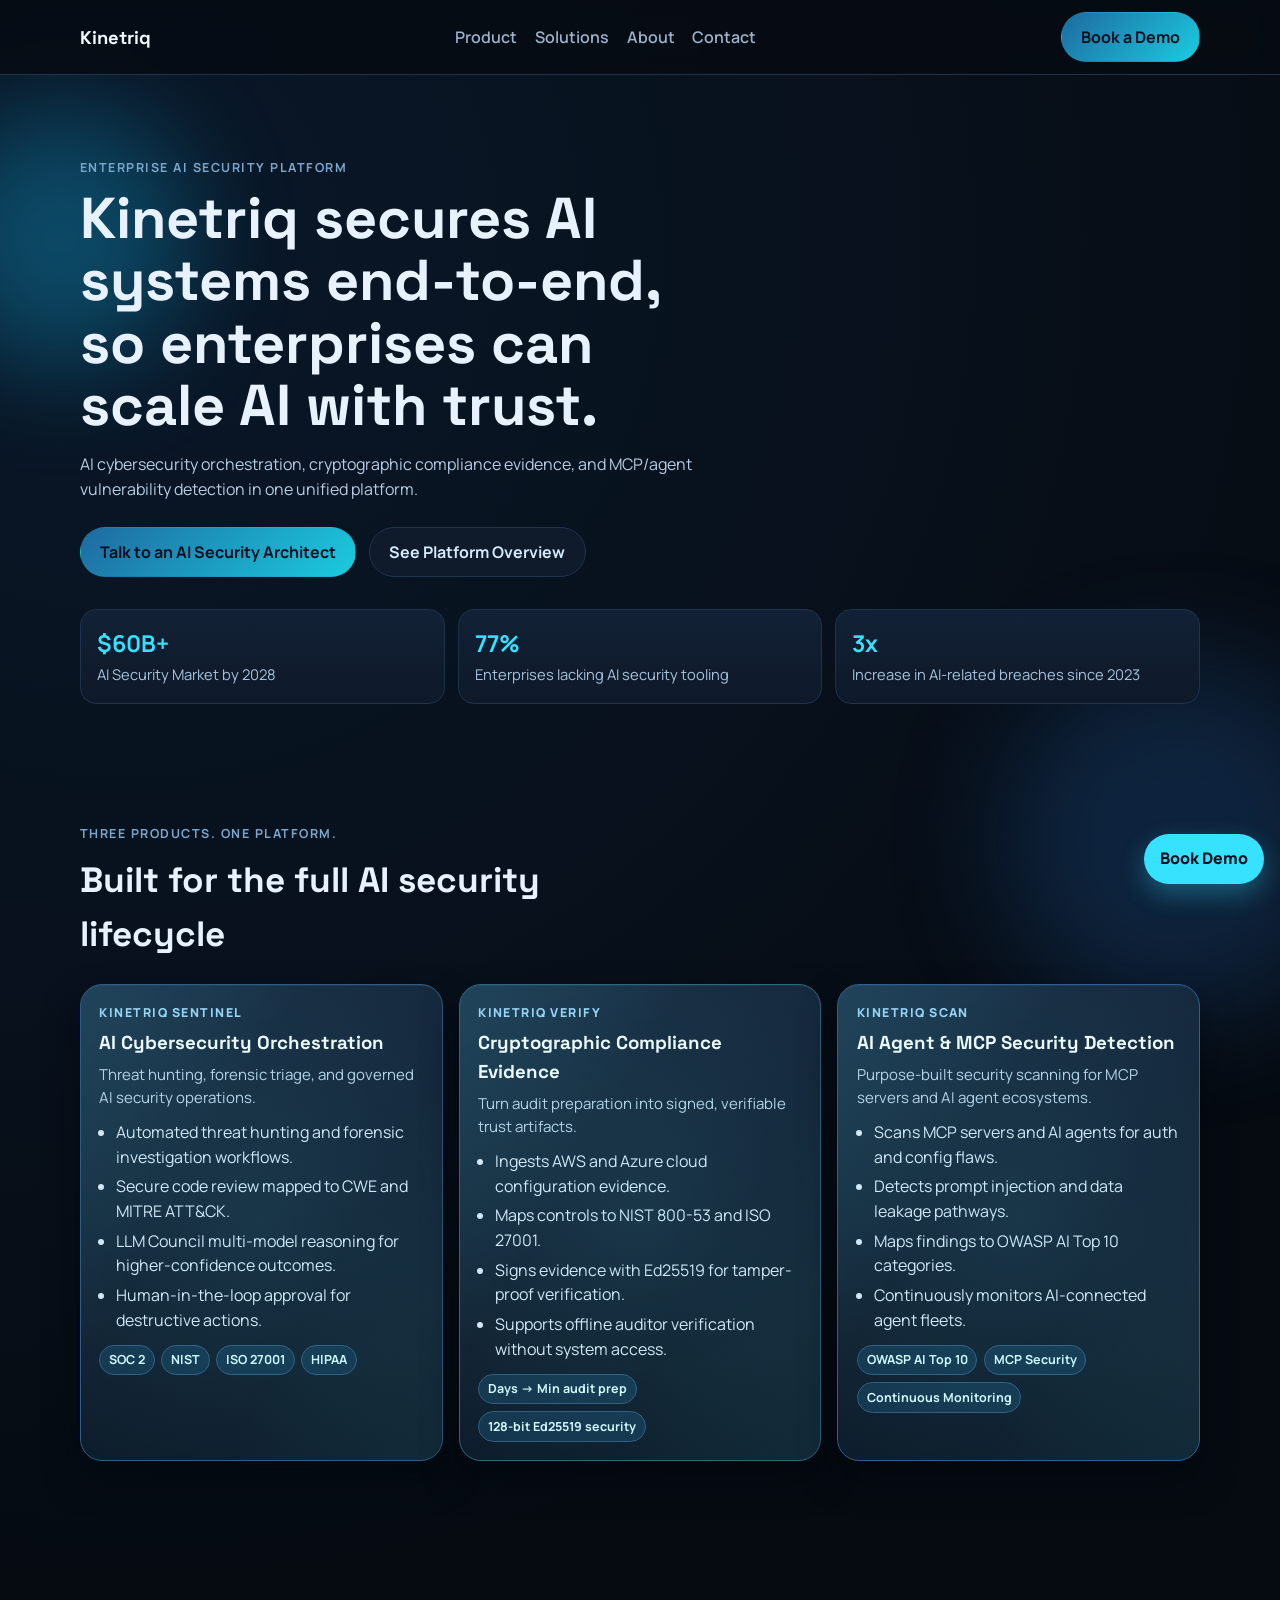
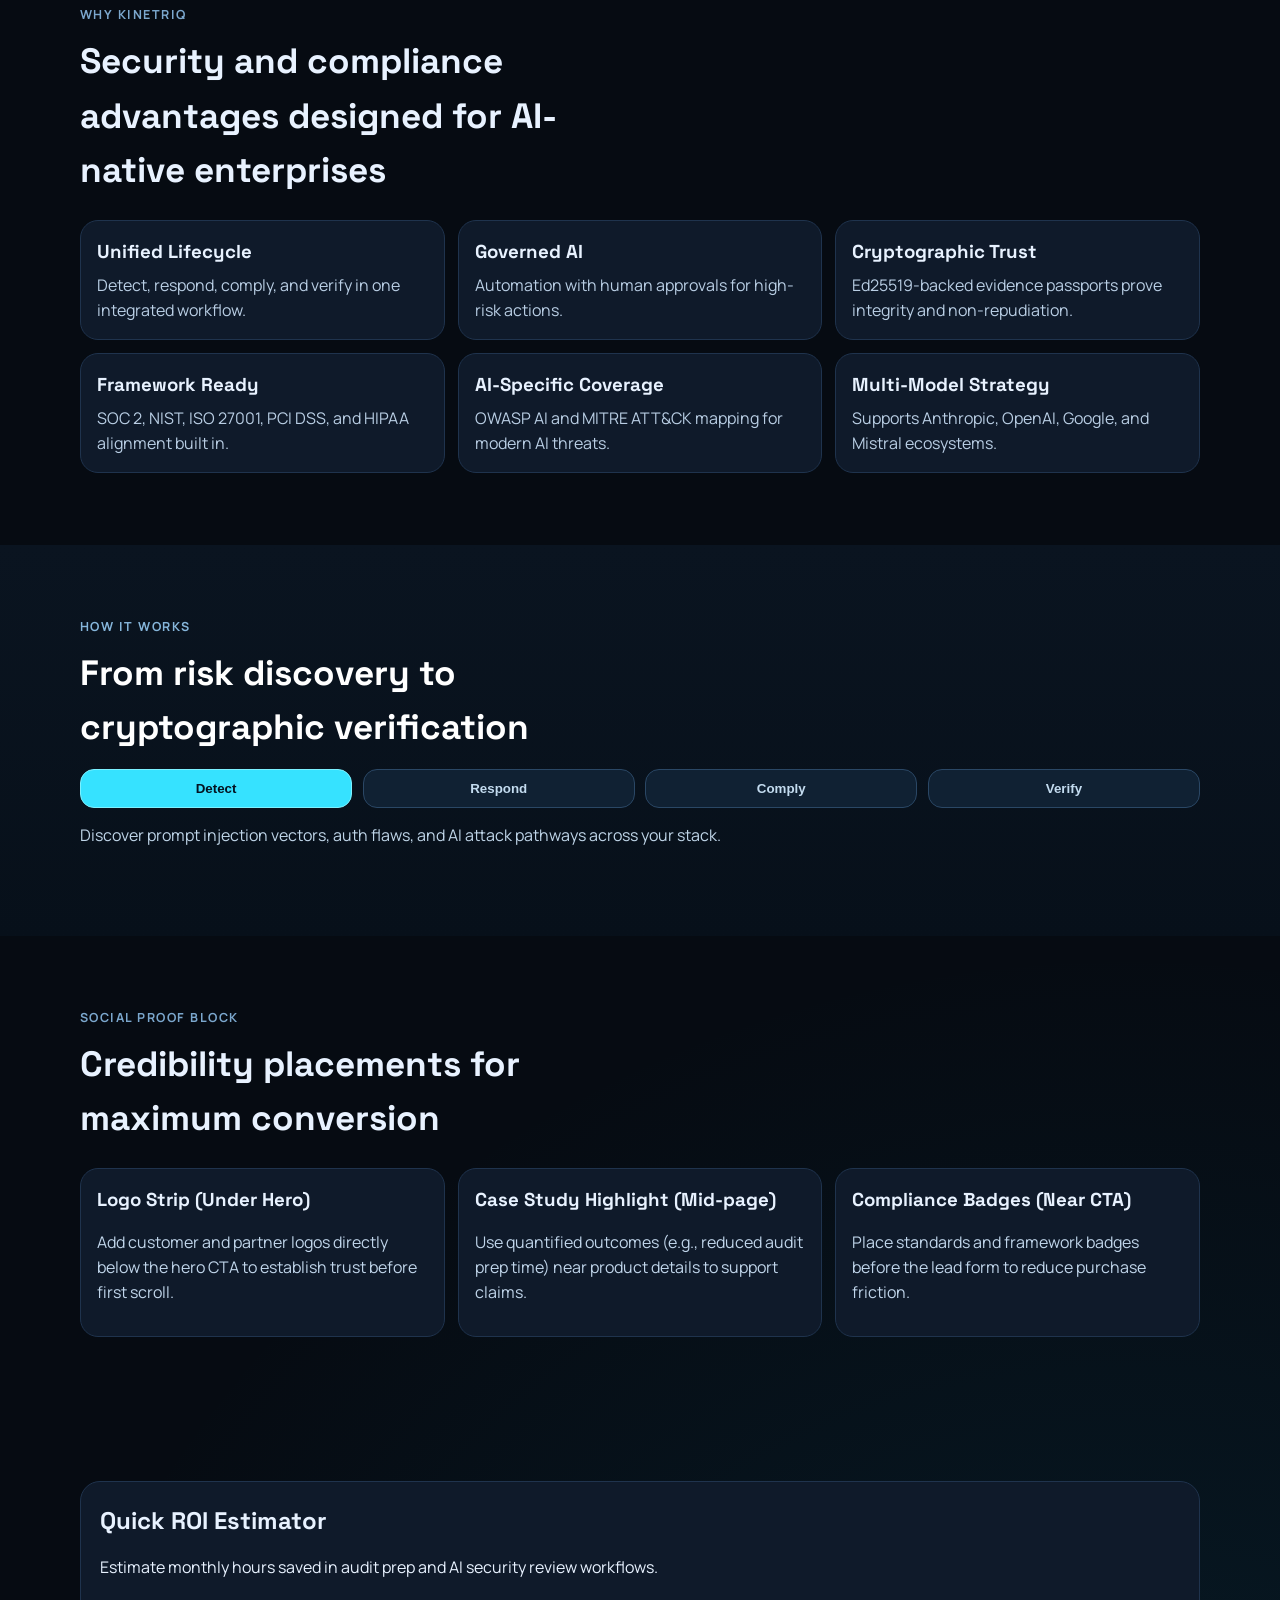
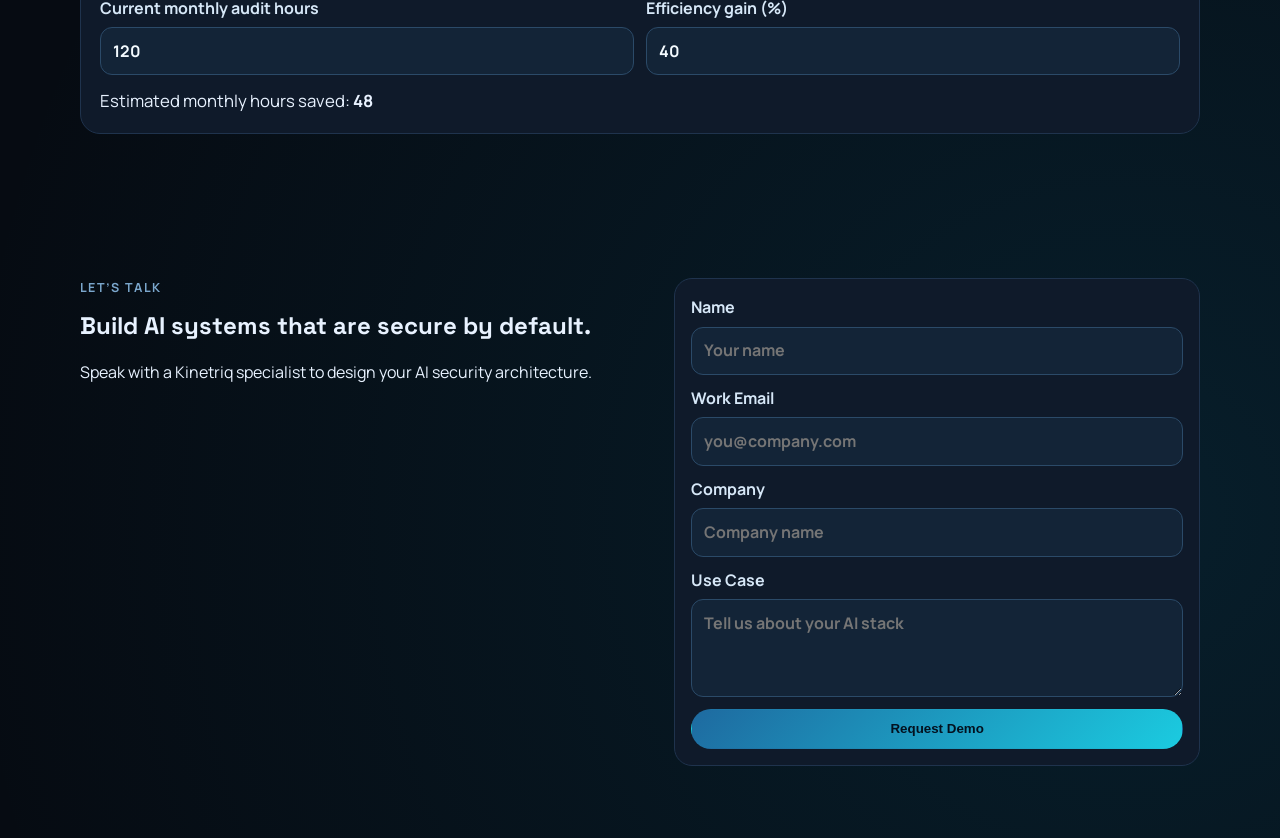
==== index.html @ 9de4e96e "Build AI security landing page with modern theme and 3D product tiles" ====
<!doctype html>
<html lang="en">
  <head>
    <meta charset="UTF-8" />
    <meta name="viewport" content="width=device-width, initial-scale=1.0" />
    <title>Kinetriq | Securing the AI-Powered Future</title>
    <meta
      name="description"
      content="Kinetriq secures AI systems end-to-end with cybersecurity orchestration, cryptographic compliance evidence, and MCP/agent vulnerability detection."
    />
    <link rel="preconnect" href="https://fonts.googleapis.com" />
    <link rel="preconnect" href="https://fonts.gstatic.com" crossorigin />
    <link
      href="https://fonts.googleapis.com/css2?family=Space+Grotesk:wght@400;500;700&family=Manrope:wght@400;500;700;800&display=swap"
      rel="stylesheet"
    />
    <link rel="stylesheet" href="styles.css" />
  </head>
  <body>
    <div class="bg-orb orb-1" aria-hidden="true"></div>
    <div class="bg-orb orb-2" aria-hidden="true"></div>

    <header class="site-header">
      <nav class="container nav">
        <a class="logo" href="#home">Kinetriq</a>
        <ul class="nav-links">
          <li><a href="#product">Product</a></li>
          <li><a href="#solutions">Solutions</a></li>
          <li><a href="#about">About</a></li>
          <li><a href="#contact">Contact</a></li>
        </ul>
        <a class="btn btn-primary" href="#contact">Book a Demo</a>
      </nav>
    </header>

    <main id="home">
      <section class="hero container">
        <p class="eyebrow">Enterprise AI Security Platform</p>
        <h1>Kinetriq secures AI systems end-to-end, so enterprises can scale AI with trust.</h1>
        <p class="hero-copy">
          AI cybersecurity orchestration, cryptographic compliance evidence, and MCP/agent vulnerability detection in one unified platform.
        </p>
        <div class="hero-actions">
          <a class="btn btn-primary" href="#contact">Talk to an AI Security Architect</a>
          <a class="btn btn-ghost" href="#product">See Platform Overview</a>
        </div>
        <div class="hero-stats">
          <article><strong>$60B+</strong><span>AI Security Market by 2028</span></article>
          <article><strong>77%</strong><span>Enterprises lacking AI security tooling</span></article>
          <article><strong>3x</strong><span>Increase in AI-related breaches since 2023</span></article>
        </div>
      </section>

      <section id="product" class="section container">
        <div class="section-heading">
          <p class="eyebrow">Three Products. One Platform.</p>
          <h2>Built for the full AI security lifecycle</h2>
        </div>
        <div class="product-grid" aria-label="Kinetriq product listings">
          <article class="product-tile sentinel">
            <p class="tile-kicker">Kinetriq Sentinel</p>
            <h3>AI Cybersecurity Orchestration</h3>
            <p class="tile-sub">Threat hunting, forensic triage, and governed AI security operations.</p>
            <ul>
              <li>Automated threat hunting and forensic investigation workflows.</li>
              <li>Secure code review mapped to CWE and MITRE ATT&CK.</li>
              <li>LLM Council multi-model reasoning for higher-confidence outcomes.</li>
              <li>Human-in-the-loop approval for destructive actions.</li>
            </ul>
            <div class="tile-tags">
              <span>SOC 2</span><span>NIST</span><span>ISO 27001</span><span>HIPAA</span>
            </div>
          </article>
          <article class="product-tile verify">
            <p class="tile-kicker">Kinetriq Verify</p>
            <h3>Cryptographic Compliance Evidence</h3>
            <p class="tile-sub">Turn audit preparation into signed, verifiable trust artifacts.</p>
            <ul>
              <li>Ingests AWS and Azure cloud configuration evidence.</li>
              <li>Maps controls to NIST 800-53 and ISO 27001.</li>
              <li>Signs evidence with Ed25519 for tamper-proof verification.</li>
              <li>Supports offline auditor verification without system access.</li>
            </ul>
            <div class="tile-metrics">
              <span><strong>Days → Min</strong> audit prep</span>
              <span><strong>128-bit</strong> Ed25519 security</span>
            </div>
          </article>
          <article class="product-tile scan">
            <p class="tile-kicker">Kinetriq Scan</p>
            <h3>AI Agent & MCP Security Detection</h3>
            <p class="tile-sub">Purpose-built security scanning for MCP servers and AI agent ecosystems.</p>
            <ul>
              <li>Scans MCP servers and AI agents for auth and config flaws.</li>
              <li>Detects prompt injection and data leakage pathways.</li>
              <li>Maps findings to OWASP AI Top 10 categories.</li>
              <li>Continuously monitors AI-connected agent fleets.</li>
            </ul>
            <div class="tile-tags">
              <span>OWASP AI Top 10</span><span>MCP Security</span><span>Continuous Monitoring</span>
            </div>
          </article>
        </div>
      </section>

      <section id="solutions" class="section container">
        <div class="section-heading">
          <p class="eyebrow">Why Kinetriq</p>
          <h2>Security and compliance advantages designed for AI-native enterprises</h2>
        </div>
        <div class="benefits-grid">
          <article class="card"><h3>Unified Lifecycle</h3><p>Detect, respond, comply, and verify in one integrated workflow.</p></article>
          <article class="card"><h3>Governed AI</h3><p>Automation with human approvals for high-risk actions.</p></article>
          <article class="card"><h3>Cryptographic Trust</h3><p>Ed25519-backed evidence passports prove integrity and non-repudiation.</p></article>
          <article class="card"><h3>Framework Ready</h3><p>SOC 2, NIST, ISO 27001, PCI DSS, and HIPAA alignment built in.</p></article>
          <article class="card"><h3>AI-Specific Coverage</h3><p>OWASP AI and MITRE ATT&CK mapping for modern AI threats.</p></article>
          <article class="card"><h3>Multi-Model Strategy</h3><p>Supports Anthropic, OpenAI, Google, and Mistral ecosystems.</p></article>
        </div>
      </section>

      <section class="section section-dark">
        <div class="container">
          <div class="section-heading compact">
            <p class="eyebrow">How It Works</p>
            <h2>From risk discovery to cryptographic verification</h2>
          </div>
          <div class="stepper" id="stepper">
            <button class="step is-active" data-step="0">Detect</button>
            <button class="step" data-step="1">Respond</button>
            <button class="step" data-step="2">Comply</button>
            <button class="step" data-step="3">Verify</button>
          </div>
          <p id="step-text" class="step-text">
            Discover prompt injection vectors, auth flaws, and AI attack pathways across your stack.
          </p>
        </div>
      </section>

      <section id="about" class="section container">
        <div class="section-heading">
          <p class="eyebrow">Social Proof Block</p>
          <h2>Credibility placements for maximum conversion</h2>
        </div>
        <div class="proof-layout">
          <article class="proof-card">
            <h3>Logo Strip (Under Hero)</h3>
            <p>Add customer and partner logos directly below the hero CTA to establish trust before first scroll.</p>
          </article>
          <article class="proof-card">
            <h3>Case Study Highlight (Mid-page)</h3>
            <p>Use quantified outcomes (e.g., reduced audit prep time) near product details to support claims.</p>
          </article>
          <article class="proof-card">
            <h3>Compliance Badges (Near CTA)</h3>
            <p>Place standards and framework badges before the lead form to reduce purchase friction.</p>
          </article>
        </div>
      </section>

      <section class="section container">
        <div class="roi-card">
          <h2>Quick ROI Estimator</h2>
          <p>Estimate monthly hours saved in audit prep and AI security review workflows.</p>
          <div class="roi-inputs">
            <label>Current monthly audit hours <input id="hours" type="number" value="120" min="0" /></label>
            <label>Efficiency gain (%) <input id="gain" type="number" value="40" min="0" max="100" /></label>
          </div>
          <p class="roi-result">Estimated monthly hours saved: <strong id="roi-result">48</strong></p>
        </div>
      </section>

      <section id="contact" class="section container contact">
        <div>
          <p class="eyebrow">Let’s Talk</p>
          <h2>Build AI systems that are secure by default.</h2>
          <p>Speak with a Kinetriq specialist to design your AI security architecture.</p>
        </div>
        <form class="lead-form" onsubmit="event.preventDefault(); alert('Thanks! We will contact you shortly.');">
          <label>Name <input required type="text" placeholder="Your name" /></label>
          <label>Work Email <input required type="email" placeholder="you@company.com" /></label>
          <label>Company <input required type="text" placeholder="Company name" /></label>
          <label>Use Case <textarea rows="3" placeholder="Tell us about your AI stack"></textarea></label>
          <button class="btn btn-primary" type="submit">Request Demo</button>
        </form>
      </section>
    </main>

    <a class="sticky-cta" href="#contact">Book Demo</a>

    <script src="script.js"></script>
  </body>
</html>
---- styles.css ----
:root {
  --bg: #060b12;
  --surface: #0d1622;
  --surface-2: #101d2c;
  --text: #e8f2ff;
  --muted: #9bb2cb;
  --primary: #11243a;
  --primary-2: #0b1726;
  --accent: #36e2ff;
  --accent-2: #8cf6ff;
  --border: #1f334d;
  --max: 1120px;
}

* { box-sizing: border-box; }
html, body { margin: 0; padding: 0; }
body {
  font-family: Manrope, sans-serif;
  color: var(--text);
  background:
    radial-gradient(circle at 10% 6%, #11315655 0%, transparent 34%),
    radial-gradient(circle at 88% 92%, #0b6c8f33 0%, transparent 30%),
    var(--bg);
  line-height: 1.55;
}

.container { width: min(100% - 2rem, var(--max)); margin: 0 auto; }
.section { padding: 4.5rem 0; }

.site-header {
  position: sticky; top: 0; z-index: 40;
  backdrop-filter: blur(10px);
  background: color-mix(in srgb, #060b12 84%, transparent);
  border-bottom: 1px solid var(--border);
}
.nav { display: flex; align-items: center; justify-content: space-between; min-height: 74px; gap: 1rem; }
.logo { font: 700 1.15rem "Space Grotesk", sans-serif; color: #f4fbff; text-decoration: none; }
.nav-links { display: flex; gap: 1.1rem; list-style: none; margin: 0; padding: 0; }
.nav-links a { text-decoration: none; color: var(--muted); font-weight: 600; }
.nav-links a:hover { color: var(--accent-2); }

.btn {
  display: inline-flex; align-items: center; justify-content: center;
  border-radius: 999px; padding: 0.72rem 1.2rem; text-decoration: none;
  font-weight: 700; border: 1px solid transparent; transition: 180ms ease;
}
.btn-primary {
  background: linear-gradient(135deg, #1e6aa0, #1bcbe0);
  color: #03111f;
}
.btn-primary:hover { transform: translateY(-1px); box-shadow: 0 12px 28px #0db5df55; }
.btn-ghost { color: #d5eaff; border-color: var(--border); background: #0f1a2a; }

.hero { padding: 5.2rem 0 3rem; }
.eyebrow { letter-spacing: 0.12em; text-transform: uppercase; font-size: 0.78rem; color: #7ba7cd; font-weight: 700; margin: 0 0 0.6rem; }
h1, h2, h3 { margin: 0; font-family: "Space Grotesk", sans-serif; }
h1 { font-size: clamp(2rem, 5vw, 3.6rem); max-width: 17ch; line-height: 1.08; }
.hero-copy { max-width: 62ch; color: #b8cce2; margin: 1rem 0 1.6rem; }
.hero-actions { display: flex; flex-wrap: wrap; gap: 0.8rem; }
.hero-stats {
  margin-top: 2rem; display: grid; grid-template-columns: repeat(3, minmax(0, 1fr));
  gap: 0.8rem;
}
.hero-stats article {
  border: 1px solid var(--border);
  background: linear-gradient(180deg, #122136 0%, #0e1929 100%);
  border-radius: 16px;
  padding: 1rem;
}
.hero-stats strong { display: block; font-size: 1.45rem; color: var(--accent); }
.hero-stats span { color: #a8c1da; font-size: 0.92rem; }

.section-heading { margin-bottom: 1.4rem; }
.section-heading h2 { font-size: clamp(1.4rem, 3vw, 2.2rem); max-width: 25ch; }

.product-grid {
  display: grid;
  grid-template-columns: repeat(3, minmax(0, 1fr));
  gap: 1rem;
  perspective: 1200px;
}
.product-tile {
  border: 1px solid var(--border);
  border-radius: 22px;
  position: relative;
  overflow: hidden;
  padding: 1.15rem;
  transform-style: preserve-3d;
  transform: translateZ(0) rotateX(0deg) rotateY(0deg);
  background: linear-gradient(165deg, #182b42 0%, #101d2e 55%, #0b1724 100%);
  box-shadow:
    0 18px 34px #02060d99,
    inset 0 1px 0 #5f83a81f;
  transition: transform 260ms ease, box-shadow 260ms ease, border-color 260ms ease;
}
.product-tile::before {
  content: "";
  position: absolute;
  inset: 0;
  background: linear-gradient(120deg, #59e9ff1f, transparent 35%, transparent 65%, #59e9ff14);
  pointer-events: none;
}
.product-tile::after {
  content: "";
  position: absolute;
  inset: -45%;
  background: radial-gradient(circle, #59e9ff1f 0%, transparent 60%);
  transform: translateZ(30px);
  pointer-events: none;
}
.product-tile:hover {
  transform: translateY(-8px) rotateX(4deg) rotateY(-5deg);
  box-shadow:
    0 28px 48px #010409cc,
    0 0 0 1px #3ea9c766,
    0 0 24px #38e0ff2e;
  border-color: #3f8eb4;
}
.product-tile.sentinel { border-color: #2e5d86; }
.product-tile.verify { border-color: #2a6a7a; }
.product-tile.scan { border-color: #2d5f95; }
.tile-kicker {
  margin: 0 0 0.35rem;
  font-size: 0.77rem;
  letter-spacing: 0.12em;
  text-transform: uppercase;
  color: #99d5f5;
  font-weight: 800;
  transform: translateZ(18px);
}
.product-tile h3 { margin-bottom: 0.35rem; color: #f3fbff; transform: translateZ(22px); }
.tile-sub {
  margin: 0 0 0.65rem;
  color: #bad2e7;
  font-size: 0.94rem;
  transform: translateZ(14px);
}
.product-tile ul { margin: 0; padding-left: 1.05rem; transform: translateZ(10px); }
.product-tile li { margin-bottom: 0.3rem; color: #d9e8f6; }
.tile-tags, .tile-metrics {
  margin-top: 0.75rem;
  display: flex;
  flex-wrap: wrap;
  gap: 0.4rem;
  transform: translateZ(20px);
}
.tile-tags span, .tile-metrics span {
  font-size: 0.78rem;
  font-weight: 700;
  color: #d8f8ff;
  background: #12324a;
  border: 1px solid #2f5a7f;
  border-radius: 999px;
  padding: 0.3rem 0.55rem;
}

.benefits-grid {
  display: grid; grid-template-columns: repeat(3, minmax(0, 1fr));
  gap: 0.8rem;
}
.card {
  border: 1px solid var(--border); background: #0f1a2a; border-radius: 18px; padding: 1rem;
  transition: transform 180ms ease, box-shadow 180ms ease;
}
.card:hover { transform: translateY(-4px); box-shadow: 0 16px 28px #00000066; }
.card p { margin: 0.45rem 0 0; color: #b9cee4; }

.section-dark {
  background: linear-gradient(180deg, #0a1420, #07101a);
  color: #e6f2ff;
}
.section-dark .eyebrow { color: #86b6db; }
.section-dark h2 { color: #fff; }
.section-heading.compact { margin-bottom: 0.9rem; }
.stepper { display: grid; grid-template-columns: repeat(4, minmax(0, 1fr)); gap: 0.65rem; }
.step {
  border: 1px solid #2a4765; background: #102133; color: #c3dbef; cursor: pointer;
  border-radius: 14px; padding: 0.7rem 0.8rem; font-weight: 700;
}
.step.is-active { border-color: #7cf1ff; color: #041321; background: var(--accent); }
.step-text { margin-top: 0.9rem; color: #bfd5e8; max-width: 65ch; }

.proof-layout {
  display: grid; grid-template-columns: repeat(3, minmax(0, 1fr)); gap: 0.8rem;
}
.proof-card {
  border: 1px solid var(--border); background: #0f1a2a; border-radius: 18px; padding: 1rem;
}
.proof-card p { color: #c0d5ea; }

.roi-card {
  border: 1px solid var(--border); background: #0f1a2a; border-radius: 20px; padding: 1.2rem;
}
.roi-inputs { display: grid; grid-template-columns: repeat(2, minmax(0, 1fr)); gap: 0.7rem; margin: 0.8rem 0; }
label { display: grid; gap: 0.4rem; font-weight: 700; color: #d6e7f7; }
input, textarea {
  width: 100%; border: 1px solid #2b4a68; border-radius: 12px; padding: 0.68rem 0.75rem;
  background: #132437; color: #f4fbff;
  font: inherit;
}
.roi-result { margin: 0; font-size: 1.05rem; }

.contact {
  display: grid; grid-template-columns: 1.1fr 1fr; gap: 1rem; align-items: start;
}
.lead-form {
  border: 1px solid var(--border); border-radius: 18px; padding: 1rem; background: #0f1a2a;
  display: grid; gap: 0.7rem;
}

.sticky-cta {
  position: fixed; bottom: 1rem; right: 1rem; text-decoration: none;
  background: var(--accent); color: #041321; font-weight: 800;
  padding: 0.8rem 1rem; border-radius: 999px;
  box-shadow: 0 10px 26px #36e2ff4f;
}

.bg-orb {
  position: fixed; z-index: -1; border-radius: 50%; filter: blur(55px); opacity: 0.35;
}
.orb-1 { width: 260px; height: 260px; background: #12a9dd; top: 12%; left: -70px; }
.orb-2 { width: 360px; height: 360px; background: #1d4f88; bottom: -120px; right: -80px; }

@keyframes fadeUp {
  from { opacity: 0; transform: translateY(8px); }
  to { opacity: 1; transform: translateY(0); }
}

@media (max-width: 900px) {
  .hero-stats, .product-grid, .benefits-grid, .proof-layout, .contact, .stepper, .roi-inputs {
    grid-template-columns: 1fr;
  }
  .product-tile:hover { transform: translateY(-6px) rotateX(2deg) rotateY(-2deg); }
  .nav-links { display: none; }
}
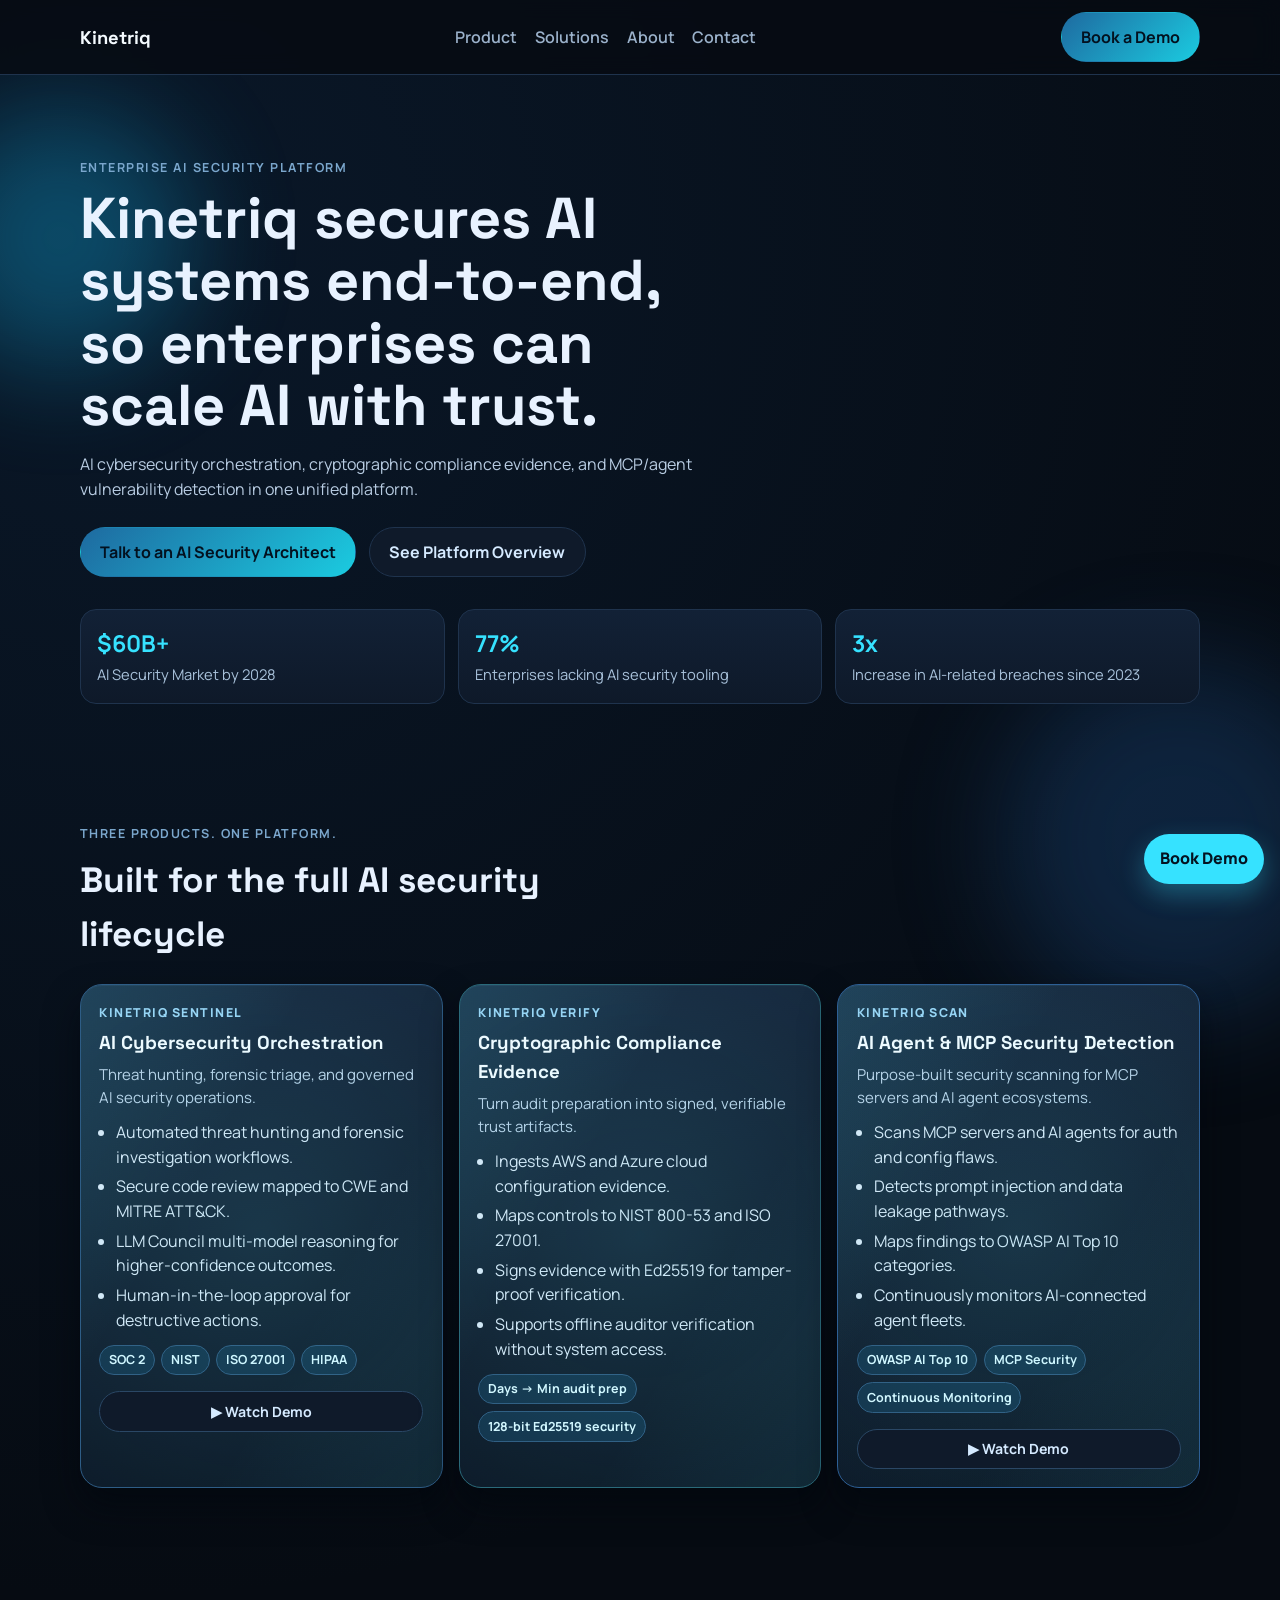
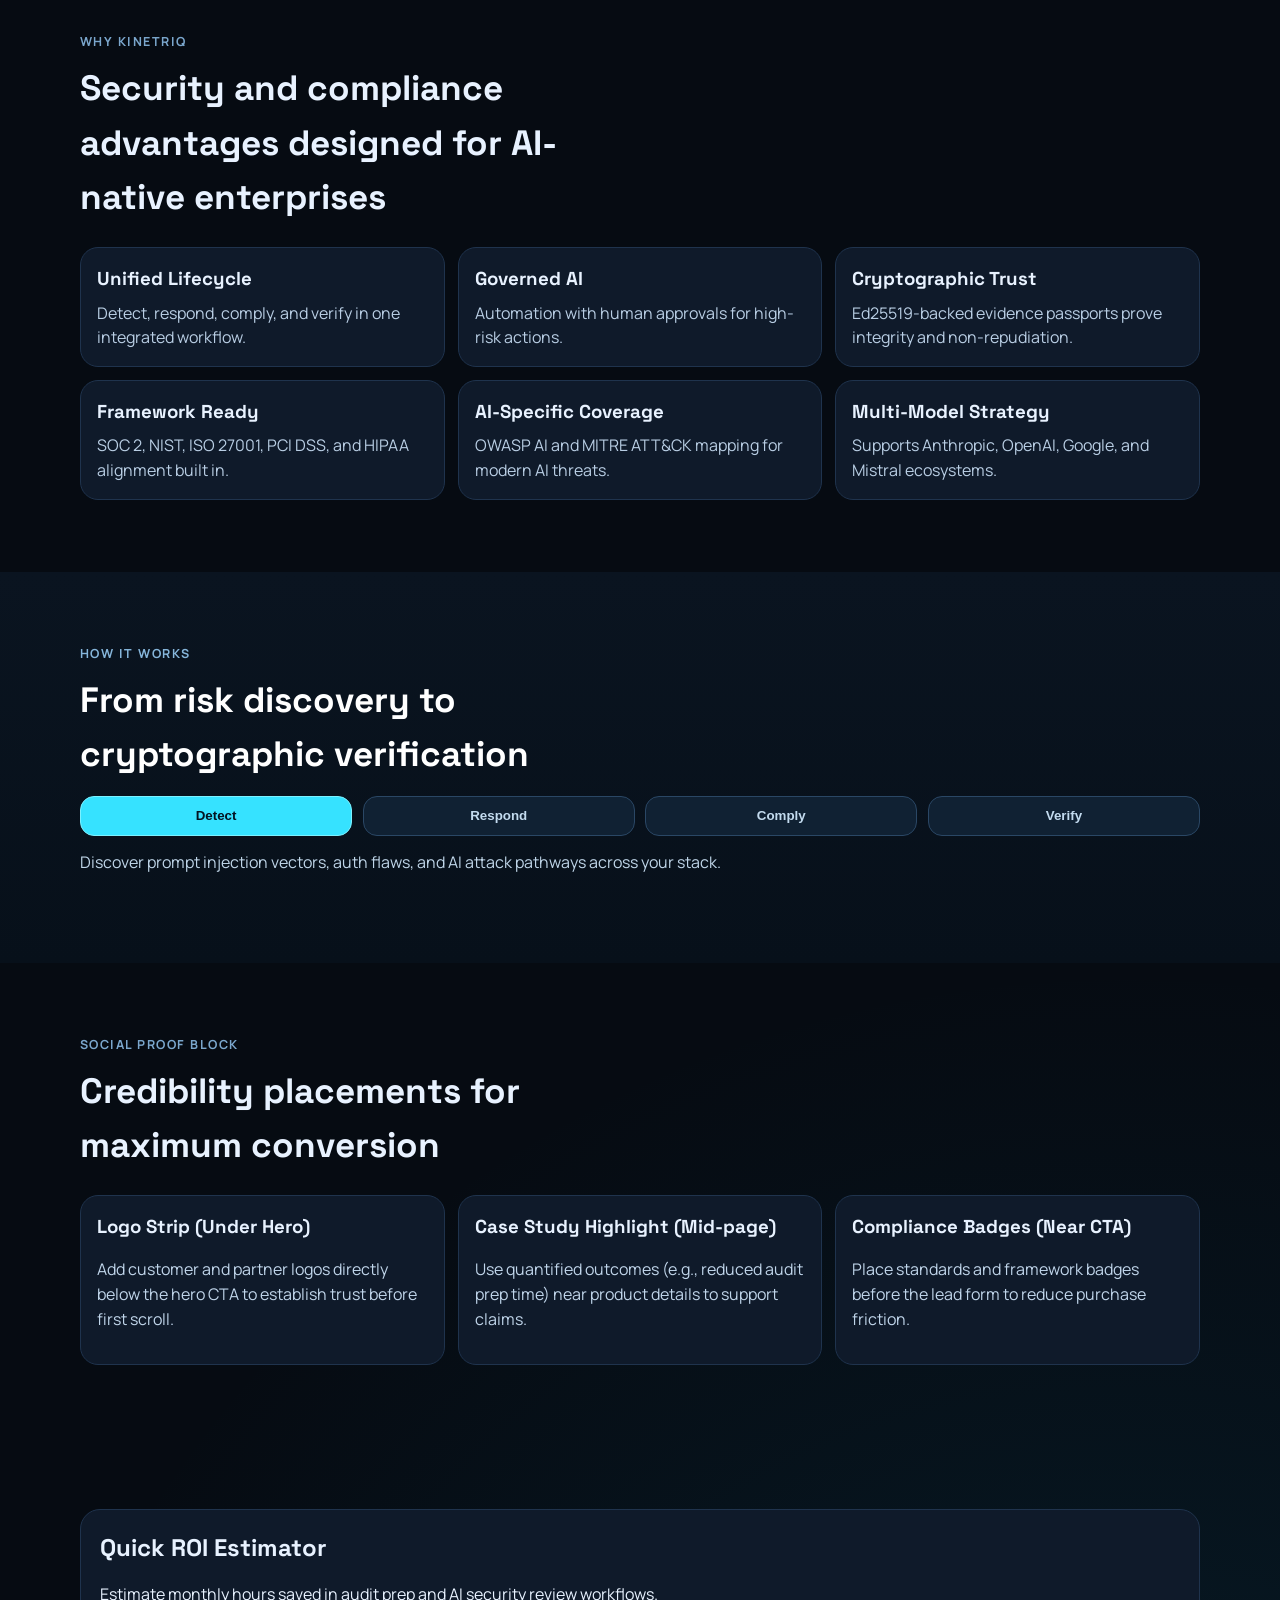
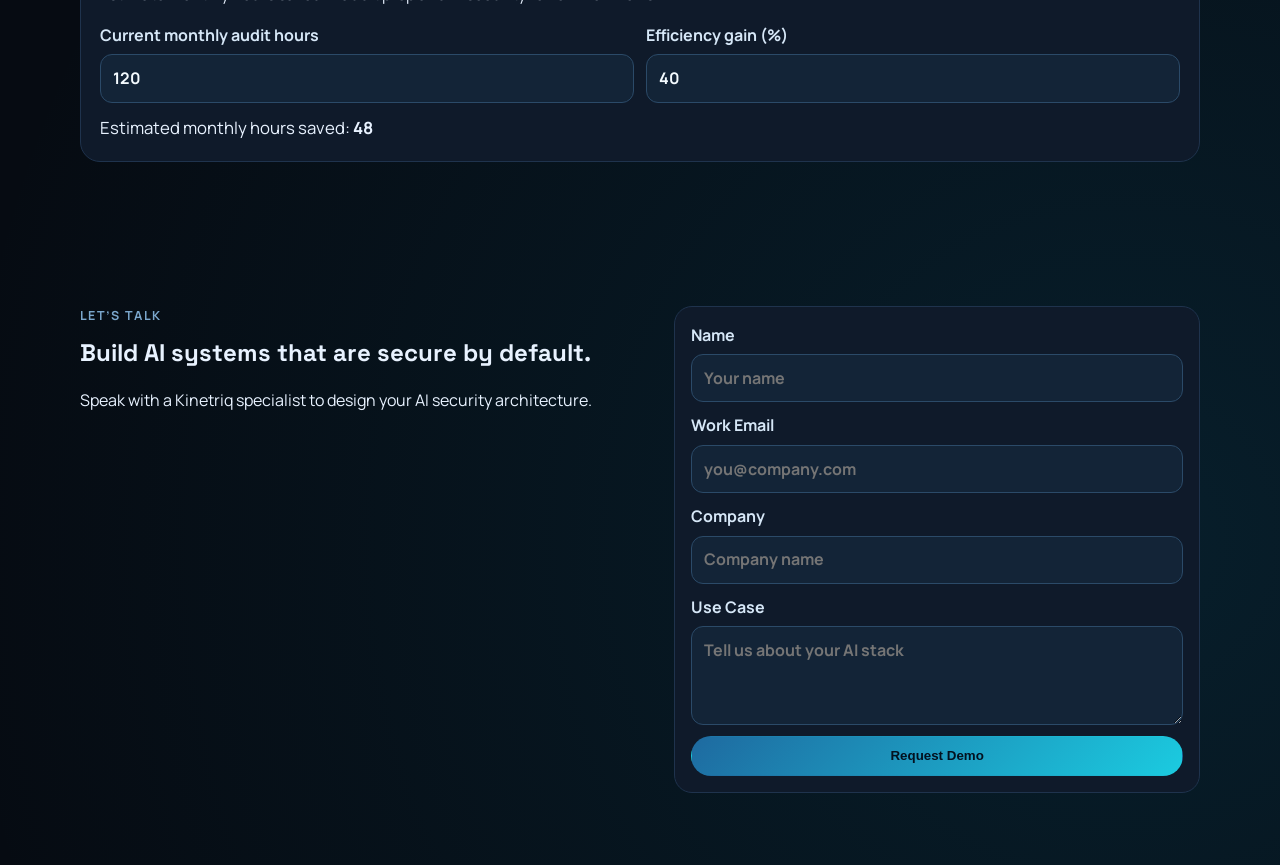
==== commit 5537b5f7: "Added product demos with their relative buttons on the UI Co-Authored-By: Claude Sonnet 4.6 <noreply" ====
--- a/index.html
+++ b/index.html
@@ -70,6 +70,9 @@
             <div class="tile-tags">
               <span>SOC 2</span><span>NIST</span><span>ISO 27001</span><span>HIPAA</span>
             </div>
+            <button class="demo-trigger" data-demo="sentinel" aria-label="Watch Kinetriq Sentinel demo">
+              ▶ Watch Demo
+            </button>
           </article>
           <article class="product-tile verify">
             <p class="tile-kicker">Kinetriq Verify</p>
@@ -99,6 +102,9 @@
             <div class="tile-tags">
               <span>OWASP AI Top 10</span><span>MCP Security</span><span>Continuous Monitoring</span>
             </div>
+            <button class="demo-trigger" data-demo="scan" aria-label="Watch Kinetriq Scan demo">
+              ▶ Watch Demo
+            </button>
           </article>
         </div>
       </section>
@@ -187,6 +193,13 @@
 
     <a class="sticky-cta" href="#contact">Book Demo</a>
 
+    <div class="demo-modal" id="demo-modal" role="dialog" aria-modal="true" aria-label="Product demo" hidden>
+      <div class="demo-modal-inner">
+        <button class="demo-close" id="demo-close" aria-label="Close demo">✕</button>
+        <iframe id="demo-frame" src="" allowfullscreen allow="autoplay"></iframe>
+      </div>
+    </div>
+
     <script src="script.js"></script>
   </body>
 </html>
--- a/styles.css
+++ b/styles.css
@@ -208,6 +208,89 @@
   display: grid; gap: 0.7rem;
 }
 
+/* ── Demo trigger button inside product tiles ── */
+.demo-trigger {
+  margin-top: 1rem;
+  width: 100%;
+  display: inline-flex;
+  align-items: center;
+  justify-content: center;
+  gap: 0.4rem;
+  border-radius: 999px;
+  padding: 0.6rem 1rem;
+  font: 700 0.88rem Manrope, sans-serif;
+  color: #d5eaff;
+  border: 1px solid #2a4765;
+  background: #0f1a2a;
+  cursor: pointer;
+  transition: border-color 180ms ease, background 180ms ease, transform 180ms ease;
+  position: relative;
+  z-index: 1;
+}
+.demo-trigger:hover {
+  border-color: var(--accent);
+  background: #122236;
+  transform: translateY(-1px);
+}
+
+/* ── Modal backdrop ── */
+.demo-modal {
+  position: fixed;
+  inset: 0;
+  z-index: 200;
+  background: rgba(4, 10, 18, 0.88);
+  backdrop-filter: blur(6px);
+  display: flex;
+  align-items: center;
+  justify-content: center;
+  opacity: 0;
+  transition: opacity 220ms ease;
+}
+.demo-modal:not([hidden]) { opacity: 1; }
+.demo-modal[hidden] { display: none; }
+
+/* ── Modal content box ── */
+.demo-modal-inner {
+  position: relative;
+  width: min(92vw, 1100px);
+  aspect-ratio: 16 / 9;
+  border-radius: 16px;
+  overflow: hidden;
+  box-shadow: 0 32px 80px #000c, 0 0 0 1px #2a4a6a;
+  background: #060b12;
+}
+.demo-modal-inner iframe {
+  width: 100%;
+  height: 100%;
+  border: none;
+  display: block;
+}
+
+/* ── Modal close button ── */
+.demo-close {
+  position: absolute;
+  top: 0.75rem;
+  right: 0.75rem;
+  z-index: 10;
+  background: rgba(10, 20, 35, 0.85);
+  border: 1px solid #2a4765;
+  color: #d5eaff;
+  border-radius: 50%;
+  width: 2rem;
+  height: 2rem;
+  font-size: 1rem;
+  cursor: pointer;
+  line-height: 1;
+  display: flex;
+  align-items: center;
+  justify-content: center;
+  transition: background 150ms ease, border-color 150ms ease;
+}
+.demo-close:hover {
+  background: #1a2f48;
+  border-color: var(--accent);
+}
+
 .sticky-cta {
   position: fixed; bottom: 1rem; right: 1rem; text-decoration: none;
   background: var(--accent); color: #041321; font-weight: 800;
